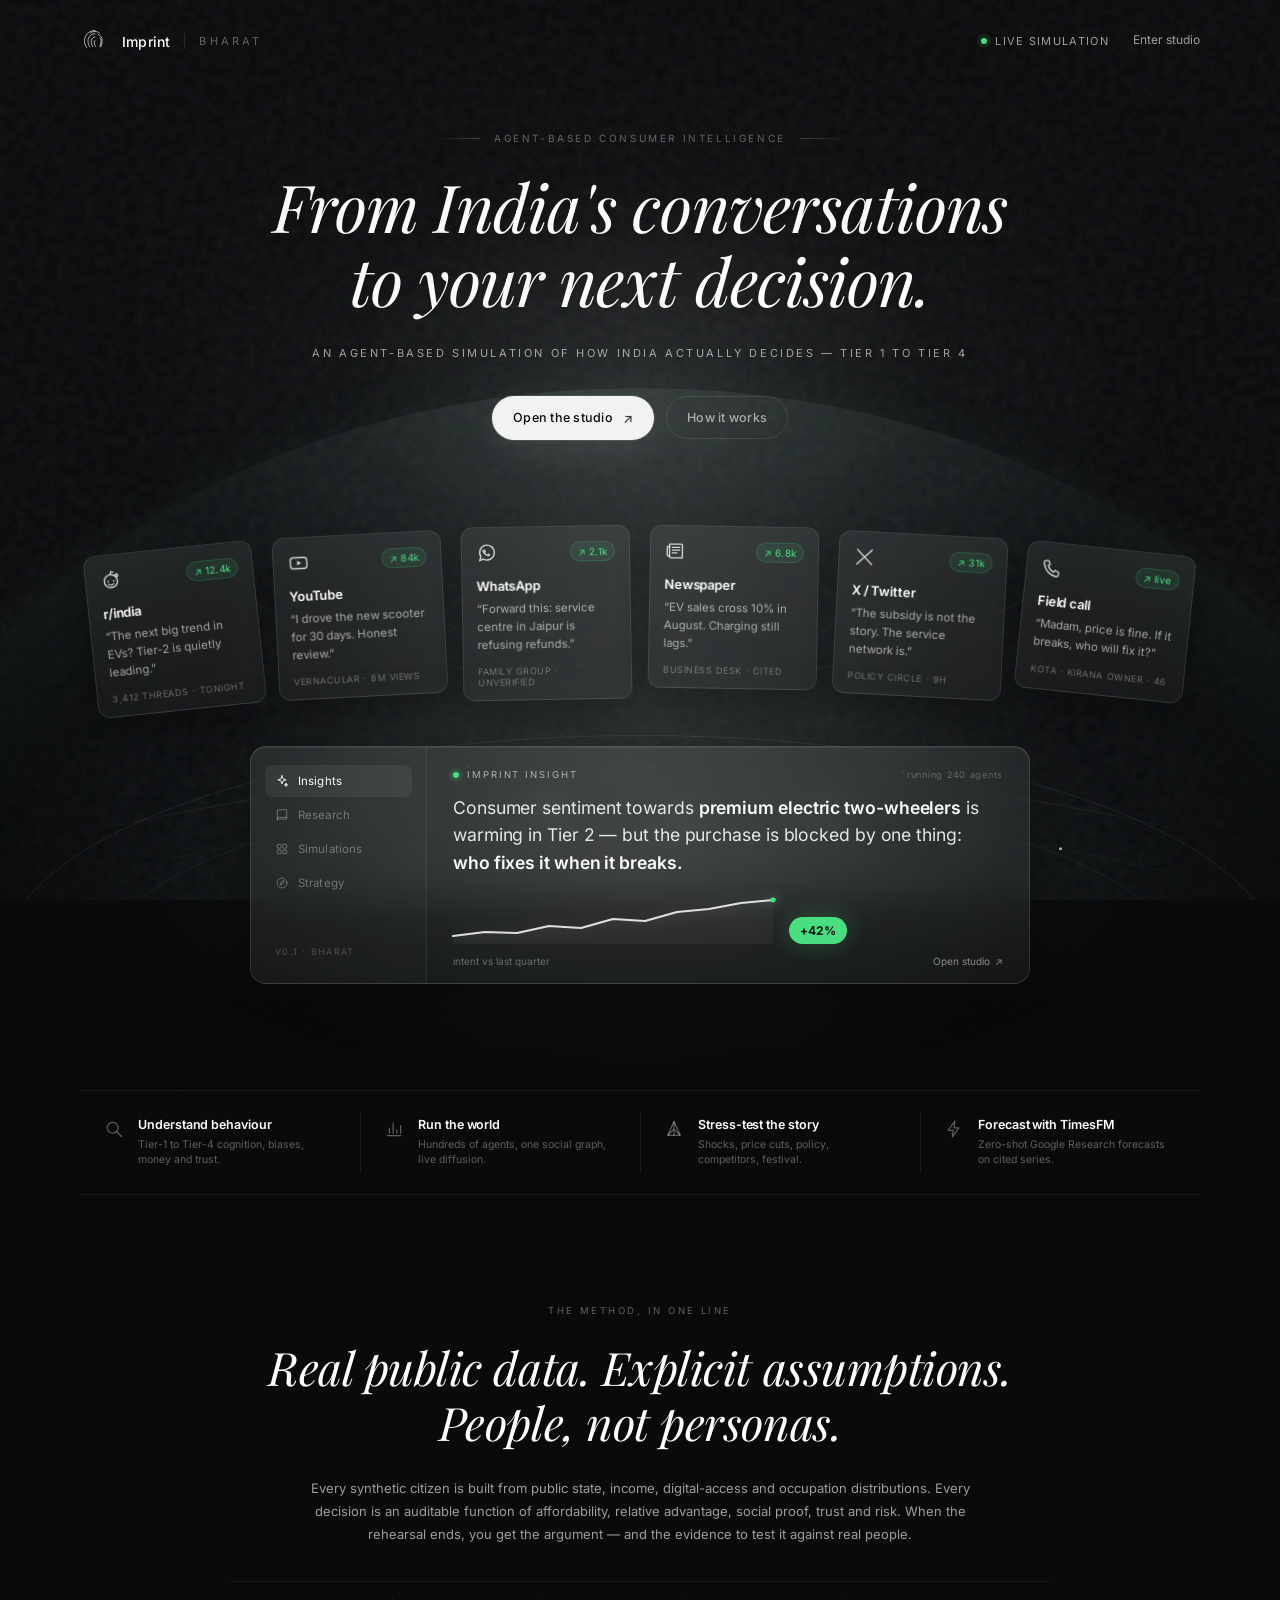
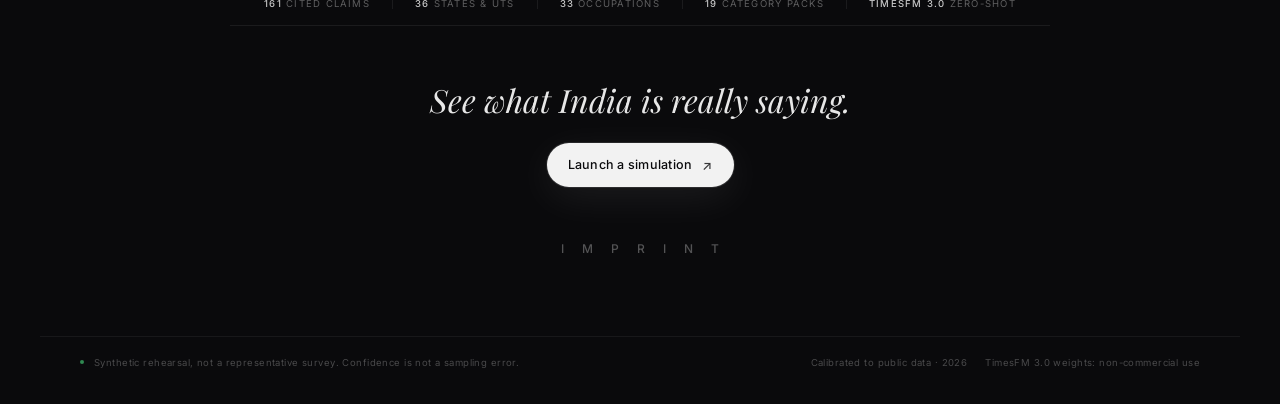
==== static/index.html @ d1f0fc8d "Initial commit: Imprint Simulation Engine - Deterministic agent-based simulation of Indian consumer " ====
<!doctype html>
<html lang="en">
<head>
<meta charset="utf-8" />
<meta name="viewport" content="width=device-width, initial-scale=1" />
<title>Imprint Bharat — Consumer intelligence for the other 1.4 billion</title>
<meta name="description" content="An agent-based rehearsal of how India actually decides. Tier 1 to Tier 4, synthetic citizens, real public data, TimesFM forecasts." />
<link rel="stylesheet" href="/static/css/landing.css" />
<link rel="icon" href="data:image/svg+xml,%3Csvg xmlns='http://www.w3.org/2000/svg' viewBox='0 0 64 64'%3E%3Crect width='64' height='64' rx='14' fill='%230A0A0C'/%3E%3Cg fill='none' stroke='white' stroke-width='2' stroke-linecap='round'%3E%3Cpath d='M32 10c-12 0-21 9-21 21 0 6 2 10 5 14'/%3E%3Cpath d='M32 17c-8 0-14 6-14 14 0 5 1 9 4 13'/%3E%3Cpath d='M32 24c-4 0-7 3-7 7 0 5 1 8 3 12'/%3E%3Cpath d='M32 31c-1 0-1 1-1 2 0 4 1 7 3 10'/%3E%3Cpath d='M38 18c5 2 8 7 8 13 0 5-1 9-3 13'/%3E%3Cpath d='M42 26c2 2 2 5 2 8 0 4-1 7-2 10'/%3E%3C/g%3E%3C/svg%3E" />
</head>
<body>

<div class="ambient" aria-hidden="true">
  <div class="ambient__glow"></div>
  <div class="ambient__grain"></div>
</div>

<div class="globe" aria-hidden="true">
  <div class="globe__disc"></div>
  <svg viewBox="0 0 1400 760" class="globe__svg" preserveAspectRatio="xMidYMax slice">
    <defs>
      <radialGradient id="cityGlow" cx="50%" cy="50%" r="50%">
        <stop offset="0%" stop-color="#d8ffe6" stop-opacity=".9"/>
        <stop offset="100%" stop-color="#4ADE80" stop-opacity="0"/>
      </radialGradient>
      <linearGradient id="horizon" x1="0" y1="0" x2="0" y2="1">
        <stop offset="0%" stop-color="#ffffff" stop-opacity=".16"/>
        <stop offset="100%" stop-color="#ffffff" stop-opacity="0"/>
      </linearGradient>
    </defs>
    <ellipse cx="700" cy="830" rx="700" ry="250" fill="none" stroke="rgba(255,255,255,.10)" stroke-width="1"/>
    <ellipse cx="700" cy="830" rx="590" ry="190" fill="none" stroke="rgba(255,255,255,.08)" stroke-width="1"/>
    <ellipse cx="700" cy="830" rx="470" ry="132" fill="none" stroke="rgba(255,255,255,.07)" stroke-width="1"/>
    <path d="M80 690 Q700 540 1320 690" fill="none" stroke="url(#horizon)" stroke-width="1.4"/>
    <path d="M120 730 Q700 590 1280 730" fill="none" stroke="rgba(255,255,255,.05)" stroke-width="1"/>
    <g class="globe__nodes" fill="#bfffd4">
      <circle cx="410" cy="652" r="2.2"/><circle cx="512" cy="614" r="1.4"/><circle cx="600" cy="660" r="2.6"/>
      <circle cx="676" cy="628" r="1.8"/><circle cx="742" cy="676" r="2.4"/><circle cx="828" cy="632" r="1.5"/>
      <circle cx="902" cy="666" r="2.2"/><circle cx="988" cy="620" r="1.6"/><circle cx="1052" cy="690" r="2.4"/>
      <circle cx="330" cy="700" r="1.6"/><circle cx="1160" cy="704" r="1.7"/>
    </g>
    <g class="globe__arcs" fill="none" stroke="rgba(190,255,212,.20)" stroke-width=".8">
      <path d="M512 614 Q620 520 742 676"/>
      <path d="M600 660 Q780 500 902 666"/>
      <path d="M676 628 Q880 540 1052 690"/>
      <path d="M410 652 Q480 560 600 660"/>
      <path d="M828 632 Q980 540 1160 704"/>
    </g>
    <g class="globe__pulses">
      <circle cx="600" cy="660" r="10" fill="url(#cityGlow)" class="pulse p1"/>
      <circle cx="742" cy="676" r="10" fill="url(#cityGlow)" class="pulse p2"/>
      <circle cx="902" cy="666" r="10" fill="url(#cityGlow)" class="pulse p3"/>
    </g>
  </svg>
</div>

<header class="topbar">
  <a class="brand" href="/" aria-label="Imprint home">
    <svg class="fingerprint" viewBox="0 0 64 64" aria-hidden="true">
      <g fill="none" stroke="currentColor" stroke-width="1.5" stroke-linecap="round">
        <path d="M32 9.5c-12.7 0-22.5 9.8-22.5 22 0 5.6 1.7 10.4 4.8 14.6"/>
        <path d="M32 16.5c-8.4 0-15 6.6-15 15 0 5 1.3 9.4 3.9 13.2"/>
        <path d="M32 23.5c-4.5 0-8 3.5-8 8 0 5 1.2 8.8 3.3 12.4"/>
        <path d="M32 30.5c-1.2 0-1.8 1.1-1.8 2.4 0 4.2 1 7.4 2.7 10.7"/>
        <path d="M38.4 17.3c5.4 2.2 8.8 7.4 8.8 13.8 0 5.1-1 9.4-2.9 13.4"/>
        <path d="M42.4 25.1c1.8 2 2.5 4.7 2.5 7.7 0 4.2-.9 7.6-2.3 10.7"/>
        <path d="M22.6 14.7c2.6-1.9 5.8-3 9.4-3 3.4 0 6.6 1 9.2 2.8"/>
      </g>
    </svg>
    <span class="wordmark">Imprint</span>
    <span class="brand__divider"></span>
    <span class="brand__product">Bharat</span>
  </a>
  <nav class="topnav" aria-label="Primary">
    <span class="live"><span class="dot"></span>Live simulation</span>
    <a href="/studio" class="topnav__link">Enter studio</a>
  </nav>
</header>

<main class="page">

  <section class="hero">
    <p class="kicker"><span class="rule"></span>Agent-based consumer intelligence<span class="rule"></span></p>
    <h1 class="hero__title">From India's conversations<br/>to your next <em>decision.</em></h1>
    <p class="hero__sub">AN AGENT-BASED SIMULATION OF HOW INDIA ACTUALLY DECIDES — TIER 1 TO TIER 4</p>
    <div class="hero__actions">
      <a href="/studio" class="btn btn--primary">Open the studio <span>↗</span></a>
      <a href="#method" class="btn btn--ghost">How it works</a>
    </div>
  </section>

  <section class="composition" aria-label="Signal sources and live insight">
    <svg class="wires" viewBox="0 0 1200 760" preserveAspectRatio="none" aria-hidden="true">
      <g fill="none" stroke="rgba(255,255,255,.075)" stroke-width="1">
        <path d="M164 198 C 250 300, 420 330, 512 392"/>
        <path d="M326 176 C 380 270, 470 318, 540 388"/>
        <path d="M492 198 C 500 270, 540 330, 568 386"/>
        <path d="M712 198 C 700 272, 660 330, 632 386"/>
        <path d="M872 178 C 820 268, 730 326, 664 388"/>
        <path d="M1028 200 C 940 296, 782 334, 690 392"/>
      </g>
      <g fill="rgba(255,255,255,.16)">
        <circle cx="164" cy="198" r="1.6"/><circle cx="326" cy="176" r="1.6"/><circle cx="492" cy="198" r="1.6"/>
        <circle cx="712" cy="198" r="1.6"/><circle cx="872" cy="178" r="1.6"/><circle cx="1028" cy="200" r="1.6"/>
      </g>
    </svg>

    <div class="cards" id="sourceCards">
      <article class="source-card" style="--rot:-6deg; --lift:22px">
        <div class="source-card__top">
          <span class="source-icon" data-icon="reddit"></span>
          <span class="source-card__metric">↗ 12.4k</span>
        </div>
        <h3>r/india</h3>
        <p>“The next big trend in EVs? Tier-2 is quietly leading.”</p>
        <span class="source-card__meta">3,412 threads · tonight</span>
      </article>
      <article class="source-card" style="--rot:-3deg; --lift:8px">
        <div class="source-card__top">
          <span class="source-icon" data-icon="youtube"></span>
          <span class="source-card__metric">↗ 84k</span>
        </div>
        <h3>YouTube</h3>
        <p>“I drove the new scooter for 30 days. Honest review.”</p>
        <span class="source-card__meta">Vernacular · 8m views</span>
      </article>
      <article class="source-card" style="--rot:-1deg; --lift:0px">
        <div class="source-card__top">
          <span class="source-icon" data-icon="whatsapp"></span>
          <span class="source-card__metric">↗ 2.1k</span>
        </div>
        <h3>WhatsApp</h3>
        <p>“Forward this: service centre in Jaipur is refusing refunds.”</p>
        <span class="source-card__meta">Family group · unverified</span>
      </article>
      <article class="source-card" style="--rot:1deg; --lift:0px">
        <div class="source-card__top">
          <span class="source-icon" data-icon="news"></span>
          <span class="source-card__metric">↗ 6.8k</span>
        </div>
        <h3>Newspaper</h3>
        <p>“EV sales cross 10% in August. Charging still lags.”</p>
        <span class="source-card__meta">Business desk · cited</span>
      </article>
      <article class="source-card" style="--rot:3deg; --lift:8px">
        <div class="source-card__top">
          <span class="source-icon" data-icon="x"></span>
          <span class="source-card__metric">↗ 31k</span>
        </div>
        <h3>X / Twitter</h3>
        <p>“The subsidy is not the story. The service network is.”</p>
        <span class="source-card__meta">Policy circle · 9h</span>
      </article>
      <article class="source-card" style="--rot:6deg; --lift:22px">
        <div class="source-card__top">
          <span class="source-icon" data-icon="field"></span>
          <span class="source-card__metric">↗ live</span>
        </div>
        <h3>Field call</h3>
        <p>“Madam, price is fine. If it breaks, who will fix it?”</p>
        <span class="source-card__meta">Kota · kirana owner · 46</span>
      </article>
    </div>

    <div class="insight-wrap">
      <div class="insight-glow" aria-hidden="true"></div>
      <a class="insight" href="/studio" aria-label="Open the simulation studio">
        <aside class="insight__nav" aria-hidden="true">
          <span class="navitem active"><i data-icon="spark"></i>Insights</span>
          <span class="navitem"><i data-icon="book"></i>Research</span>
          <span class="navitem"><i data-icon="grid"></i>Simulations</span>
          <span class="navitem"><i data-icon="compass"></i>Strategy</span>
          <span class="insight__navfoot">v0.1 · Bharat</span>
        </aside>
        <div class="insight__main">
          <div class="insight__label"><span class="dot"></span>Imprint insight <span class="insight__live" id="insightLive">running 240 agents</span></div>
          <p class="insight__text" id="insightText">Consumer sentiment towards <strong>premium electric two-wheelers</strong> is warming in Tier 2 — but the purchase is blocked by one thing: <strong>who fixes it when it breaks.</strong></p>
          <div class="insight__chartrow">
            <svg class="spark" viewBox="0 0 280 56" preserveAspectRatio="none" aria-hidden="true">
              <path class="spark__area" d="M0 48 L28 44 L56 45 L84 38 L112 40 L140 31 L168 33 L196 24 L224 21 L252 15 L280 12 L280 56 L0 56 Z"/>
              <path class="spark__line" d="M0 48 L28 44 L56 45 L84 38 L112 40 L140 31 L168 33 L196 24 L224 21 L252 15 L280 12"/>
              <circle class="spark__dot" cx="280" cy="12" r="2.4"/>
            </svg>
            <span class="badge" id="insightBadge">+42%</span>
          </div>
          <div class="insight__foot"><span id="insightFoot">intent vs last quarter</span><span class="insight__cta">Open studio <b>↗</b></span></div>
        </div>
      </a>
    </div>
  </section>

  <section class="features" aria-label="Capabilities">
    <div class="feature"><span class="feature__icon" data-icon="search"></span><div><b>Understand behaviour</b><span>Tier-1 to Tier-4 cognition, biases, money and trust.</span></div></div>
    <div class="feature"><span class="feature__icon" data-icon="bars"></span><div><b>Run the world</b><span>Hundreds of agents, one social graph, live diffusion.</span></div></div>
    <div class="feature"><span class="feature__icon" data-icon="prism"></span><div><b>Stress-test the story</b><span>Shocks, price cuts, policy, competitors, festival.</span></div></div>
    <div class="feature"><span class="feature__icon" data-icon="bolt"></span><div><b>Forecast with TimesFM</b><span>Zero-shot Google Research forecasts on cited series.</span></div></div>
  </section>

  <section class="closing" id="method">
    <p class="closing__eyebrow">THE METHOD, IN ONE LINE</p>
    <h2 class="closing__title">Real public data. Explicit assumptions.<br/><em>People, not personas.</em></h2>
    <p class="closing__copy">Every synthetic citizen is built from public state, income, digital-access and occupation distributions. Every decision is an auditable function of affordability, relative advantage, social proof, trust and risk. When the rehearsal ends, you get the argument — and the evidence to test it against real people.</p>
    <div class="closing__meta">
      <span><b>161</b> cited claims</span><span><b>36</b> states &amp; UTs</span><span><b>33</b> occupations</span><span><b>19</b> category packs</span><span><b>TimesFM 3.0</b> zero-shot</span>
    </div>
    <div class="closing__cta">
      <p class="tagline">See what India is <em>really</em> saying.</p>
      <a href="/studio" class="btn btn--primary">Launch a simulation <span>↗</span></a>
    </div>
    <div class="stacked-wordmark" aria-hidden="true">I M P R I N T</div>
  </section>
</main>

<footer class="footer">
  <div class="footer__left">
    <span class="dot"></span> Synthetic rehearsal, not a representative survey. Confidence is not a sampling error.
  </div>
  <div class="footer__right">
    <span>Calibrated to public data · 2026</span>
    <span>TimesFM 3.0 weights: non-commercial use</span>
  </div>
</footer>

<script src="/static/js/landing.js"></script>
</body>
</html>
---- static/css/landing.css ----
@font-face{font-family:'Inter';src:url('/static/fonts/Inter-300-normal.ttf') format('truetype');font-weight:300;font-style:normal;font-display:swap}
@font-face{font-family:'Inter';src:url('/static/fonts/Inter-400-normal.ttf') format('truetype');font-weight:400;font-style:normal;font-display:swap}
@font-face{font-family:'Inter';src:url('/static/fonts/Inter-500-normal.ttf') format('truetype');font-weight:500;font-style:normal;font-display:swap}
@font-face{font-family:'Inter';src:url('/static/fonts/Inter-600-normal.ttf') format('truetype');font-weight:600;font-style:normal;font-display:swap}
@font-face{font-family:'Inter';src:url('/static/fonts/Inter-700-normal.ttf') format('truetype');font-weight:700;font-style:normal;font-display:swap}
@font-face{font-family:'Playfair Display';src:url('/static/fonts/PlayfairDisplay-400-italic.ttf') format('truetype');font-weight:400;font-style:italic;font-display:swap}
@font-face{font-family:'Playfair Display';src:url('/static/fonts/PlayfairDisplay-500-italic.ttf') format('truetype');font-weight:500;font-style:italic;font-display:swap}
@font-face{font-family:'Cormorant Garamond';src:url('/static/fonts/CormorantGaramond-400-italic.ttf') format('truetype');font-weight:400;font-style:italic;font-display:swap}

:root{
  --bg:#0A0A0C;
  --card:rgba(255,255,255,.05);
  --card-bright:rgba(255,255,255,.07);
  --border:rgba(255,255,255,.10);
  --border-bright:rgba(255,255,255,.18);
  --text:#fff;
  --text2:rgba(255,255,255,.60);
  --muted:rgba(255,255,255,.35);
  --green:#4ADE80;
  --green-soft:rgba(74,222,128,.14);
  --serif:'Playfair Display','Cormorant Garamond',Georgia,serif;
  --sans:'Inter',-apple-system,BlinkMacSystemFont,'Segoe UI',sans-serif;
  --max:1200px;
}
*{box-sizing:border-box}
html{scroll-behavior:smooth}
body{
  margin:0;background:var(--bg);color:var(--text);font-family:var(--sans);
  -webkit-font-smoothing:antialiased;text-rendering:optimizeLegibility;
  overflow-x:hidden;min-height:100vh;
}
a{color:inherit;text-decoration:none}
p{margin:0}
::selection{background:rgba(74,222,128,.25);color:#fff}
.ambient{position:fixed;inset:0;pointer-events:none;z-index:0;overflow:hidden}
.ambient__glow{
  position:absolute;left:50%;top:44%;width:1000px;height:780px;transform:translate(-50%,-50%);
  background:
    radial-gradient(ellipse 42% 34% at 50% 48%, rgba(255,255,255,.075), transparent 70%),
    radial-gradient(ellipse 68% 48% at 50% 54%, rgba(120,180,160,.055), transparent 72%),
    radial-gradient(ellipse 90% 60% at 50% 40%, rgba(255,255,255,.025), transparent 70%);
  filter:blur(2px);
}
.ambient__grain{
  position:absolute;inset:-50%;opacity:.16;mix-blend-mode:overlay;
  background-image:url("data:image/svg+xml,%3Csvg viewBox='0 0 220 220' xmlns='http://www.w3.org/2000/svg'%3E%3Cfilter id='n'%3E%3CfeTurbulence type='fractalNoise' baseFrequency='.82' numOctaves='3' stitchTiles='stitch'/%3E%3C/filter%3E%3Crect width='100%25' height='100%25' filter='url(%23n)' opacity='.38'/%3E%3C/svg%3E");
  animation:grain 8s steps(6) infinite;
}
@keyframes grain{0%{transform:translate(0,0)}20%{transform:translate(-3%,2%)}40%{transform:translate(2%,-2%)}60%{transform:translate(-2%,-1%)}80%{transform:translate(3%,1%)}100%{transform:translate(0,0)}}

.globe{position:absolute;left:0;right:0;bottom:0;height:76vh;min-height:520px;z-index:0;pointer-events:none;overflow:hidden;opacity:.85}
.globe__disc{
  position:absolute;left:50%;bottom:-52vw;width:122vw;height:92vw;transform:translateX(-50%);
  border-radius:50%;
  background:
    radial-gradient(circle at 50% 30%, rgba(180,220,210,.10), rgba(30,45,45,.12) 42%, rgba(8,10,10,.96) 68%),
    radial-gradient(circle at 50% 18%, rgba(255,255,255,.09), transparent 34%);
  box-shadow:inset 0 40px 140px rgba(190,255,220,.07), 0 -2px 80px rgba(180,255,210,.05);
}
.globe__svg{position:absolute;inset:auto 0 0 0;width:100%;height:100%}
.globe__nodes circle{animation:twinkle 4.5s ease-in-out infinite}
.globe__nodes circle:nth-child(2n){animation-delay:1.2s}
.globe__nodes circle:nth-child(3n){animation-delay:2.1s}
@keyframes twinkle{0%,100%{opacity:.35}50%{opacity:1}}
.globe__arcs path{stroke-dasharray:2 8;animation:dash 18s linear infinite}
@keyframes dash{to{stroke-dashoffset:-100}}
.globe__pulses .pulse{transform-origin:center;animation:pulse 5s ease-out infinite}
.globe__pulses .p2{animation-delay:1.6s}.globe__pulses .p3{animation-delay:3.1s}
@keyframes pulse{0%{opacity:.0;transform:scale(.4)}20%{opacity:.8}100%{opacity:0;transform:scale(3.4)}}

.topbar{
  position:relative;z-index:10;max-width:var(--max);margin:0 auto;padding:26px 40px 0;
  display:flex;align-items:center;justify-content:space-between;
}
.brand{display:flex;align-items:center;gap:12px;color:#fff}
.fingerprint{width:30px;height:30px;opacity:.95}
.wordmark{font-size:14px;font-weight:500;letter-spacing:.015em}
.brand__divider{width:1px;height:16px;background:var(--border);margin:0 2px}
.brand__product{font-size:11px;letter-spacing:.28em;text-transform:uppercase;color:var(--muted)}
.topnav{display:flex;align-items:center;gap:24px}
.live{display:inline-flex;align-items:center;gap:8px;font-size:11px;letter-spacing:.12em;text-transform:uppercase;color:var(--text2)}
.dot{width:6px;height:6px;border-radius:50%;background:var(--green);box-shadow:0 0 0 4px rgba(74,222,128,.10);animation:blink 2.6s ease-in-out infinite;display:inline-block}
@keyframes blink{0%,100%{opacity:1;box-shadow:0 0 0 4px rgba(74,222,128,.10)}50%{opacity:.45;box-shadow:0 0 0 7px rgba(74,222,128,.03)}}
.topnav__link{font-size:12px;color:var(--text2);border-bottom:1px solid transparent;padding-bottom:2px;transition:.25s}
.topnav__link:hover{color:#fff;border-color:rgba(255,255,255,.4)}

.page{position:relative;z-index:5;max-width:var(--max);margin:0 auto;padding:0 40px}

.hero{padding:76px 0 40px;text-align:center;display:flex;flex-direction:column;align-items:center}
.kicker{display:flex;align-items:center;gap:14px;font-size:10px;letter-spacing:.26em;text-transform:uppercase;color:var(--muted);margin-bottom:26px}
.kicker .rule{width:44px;height:1px;background:linear-gradient(90deg,transparent,rgba(255,255,255,.22))}
.kicker .rule:last-child{background:linear-gradient(90deg,rgba(255,255,255,.22),transparent)}
.hero__title{
  font-family:var(--serif);font-style:italic;font-weight:400;
  font-size:clamp(38px,5.3vw,66px);line-height:1.12;letter-spacing:-.015em;margin:0;
  text-wrap:balance;color:#fbfbfb;
}
.hero__title em{font-style:italic;color:#fff}
.hero__sub{margin-top:24px;font-size:11px;letter-spacing:.235em;text-transform:uppercase;color:var(--text2);font-weight:400;max-width:760px;line-height:2}
.hero__actions{display:flex;gap:12px;margin-top:32px;align-items:center}
.btn{display:inline-flex;align-items:center;gap:10px;font-size:12.5px;font-weight:500;letter-spacing:.02em;padding:13px 20px;border-radius:999px;transition:.25s ease;border:1px solid transparent}
.btn span{font-size:13px;opacity:.8;transition:transform .25s}
.btn:hover span{transform:translate(2px,-2px)}
.btn--primary{background:#f2f2f2;color:#0a0a0c;box-shadow:0 0 0 1px rgba(255,255,255,.1),0 10px 40px rgba(255,255,255,.08)}
.btn--primary:hover{background:#fff;transform:translateY(-1px);box-shadow:0 0 0 1px rgba(255,255,255,.2),0 16px 60px rgba(255,255,255,.14)}
.btn--ghost{color:var(--text2);border-color:var(--border)}
.btn--ghost:hover{color:#fff;border-color:var(--border-bright);background:rgba(255,255,255,.03)}

.composition{position:relative;padding-top:34px;padding-bottom:36px}
.wires{position:absolute;left:0;right:0;top:0;width:100%;height:420px;z-index:0;pointer-events:none}
.cards{position:relative;z-index:2;display:flex;justify-content:center;gap:18px;align-items:flex-start;padding:12px 8px 46px;perspective:1200px}
.source-card{
  position:relative;width:172px;min-height:148px;padding:14px 14px 12px;
  background:linear-gradient(180deg,rgba(255,255,255,.065),rgba(255,255,255,.032));
  border:1px solid var(--border);border-radius:12px;backdrop-filter:blur(12px);-webkit-backdrop-filter:blur(12px);
  transform:rotate(var(--rot)) translateY(var(--lift));transition:all .3s cubic-bezier(.2,.8,.2,1);
  box-shadow:0 16px 40px rgba(0,0,0,.28);
}
.source-card:hover{transform:rotate(0) translateY(calc(var(--lift) - 6px)) scale(1.035);border-color:var(--border-bright);box-shadow:0 26px 70px rgba(0,0,0,.45),0 0 24px rgba(255,255,255,.05);z-index:4}
.source-card__top{display:flex;align-items:center;justify-content:space-between;margin-bottom:14px}
.source-icon{width:22px;height:22px;color:rgba(255,255,255,.78);display:inline-flex}
.source-icon svg{width:22px;height:22px}
.source-card__metric{font-size:10px;color:var(--green);letter-spacing:.02em;background:rgba(74,222,128,.09);border:1px solid rgba(74,222,128,.18);padding:3px 7px;border-radius:99px}
.source-card h3{font-size:13px;font-weight:600;margin:0 0 7px;letter-spacing:-.01em}
.source-card p{font-size:11.5px;line-height:1.55;color:var(--text2);margin:0}
.source-card__meta{display:block;margin-top:12px;font-size:9px;letter-spacing:.06em;text-transform:uppercase;color:var(--muted)}

.insight-wrap{position:relative;z-index:3;max-width:780px;margin:0 auto}
.insight-glow{position:absolute;inset:-110px -180px;background:radial-gradient(ellipse at 50% 50%,rgba(255,255,255,.10),rgba(180,240,205,.05) 38%,transparent 66%);filter:blur(14px);pointer-events:none}
.insight{
  position:relative;display:grid;grid-template-columns:176px 1fr;min-height:236px;
  background:linear-gradient(180deg,rgba(255,255,255,.075),rgba(255,255,255,.04));
  border:1px solid rgba(255,255,255,.13);border-radius:16px;backdrop-filter:blur(18px);-webkit-backdrop-filter:blur(18px);
  box-shadow:0 30px 90px rgba(0,0,0,.55),inset 0 1px 0 rgba(255,255,255,.08);
  overflow:hidden;transition:.3s ease;
}
.insight:hover{border-color:rgba(255,255,255,.22);box-shadow:0 34px 100px rgba(0,0,0,.6),inset 0 1px 0 rgba(255,255,255,.10),0 0 50px rgba(255,255,255,.04)}
.insight__nav{border-right:1px solid rgba(255,255,255,.07);padding:18px 14px;display:flex;flex-direction:column;gap:2px;background:rgba(255,255,255,.012)}
.navitem{display:flex;align-items:center;gap:9px;font-size:11.5px;color:var(--muted);padding:9px 10px;border-radius:8px;letter-spacing:.01em}
.navitem i{width:14px;height:14px;display:inline-flex}
.navitem i svg{width:14px;height:14px}
.navitem.active{color:#fff;background:rgba(255,255,255,.06)}
.insight__navfoot{margin-top:auto;font-size:9px;letter-spacing:.14em;text-transform:uppercase;color:rgba(255,255,255,.22);padding:8px 10px}
.insight__main{padding:22px 26px 16px;display:flex;flex-direction:column;min-width:0}
.insight__label{display:flex;align-items:center;gap:8px;font-size:9.5px;letter-spacing:.20em;text-transform:uppercase;color:var(--text2)}
.insight__live{margin-left:auto;letter-spacing:.08em;color:rgba(255,255,255,.28);font-size:9px;text-transform:none}
.insight__text{font-size:17.5px;line-height:1.55;color:rgba(255,255,255,.88);margin:14px 0 12px;letter-spacing:-.005em;max-width:560px}
.insight__text strong{color:#fff;font-weight:600}
.insight__chartrow{display:flex;align-items:flex-end;gap:16px;margin-top:auto}
.spark{flex:1;height:56px;max-width:320px;overflow:visible}
.spark__area{fill:rgba(255,255,255,.035)}
.spark__line{fill:none;stroke:rgba(255,255,255,.85);stroke-width:2;stroke-linecap:round;stroke-linejoin:round;filter:drop-shadow(0 0 8px rgba(255,255,255,.25));stroke-dasharray:420;stroke-dashoffset:420;animation:draw 2.2s .3s cubic-bezier(.3,.8,.2,1) forwards}
.spark__dot{fill:var(--green);filter:drop-shadow(0 0 6px rgba(74,222,128,.9))}
@keyframes draw{to{stroke-dashoffset:0}}
.badge{background:var(--green);color:#06130b;font-size:12px;font-weight:700;border-radius:999px;padding:6px 11px;letter-spacing:.01em;white-space:nowrap;box-shadow:0 0 24px rgba(74,222,128,.25)}
.insight__foot{display:flex;justify-content:space-between;align-items:center;margin-top:11px;font-size:10px;color:var(--muted)}
.insight__cta{color:rgba(255,255,255,.5);display:inline-flex;gap:5px;align-items:center;transition:.2s}
.insight:hover .insight__cta{color:#fff}
.insight__cta b{font-weight:400}

.features{
  display:grid;grid-template-columns:repeat(4,1fr);margin:70px auto 0;border-top:1px solid rgba(255,255,255,.07);
  border-bottom:1px solid rgba(255,255,255,.07);
}
.feature{display:flex;gap:14px;align-items:flex-start;padding:26px 24px;position:relative}
.feature + .feature::before{content:"";position:absolute;left:0;top:22px;bottom:22px;width:1px;background:rgba(255,255,255,.07)}
.feature__icon{width:20px;height:20px;color:rgba(255,255,255,.8);flex:0 0 auto;margin-top:2px}
.feature__icon svg{width:20px;height:20px}
.feature b{display:block;font-size:12.5px;font-weight:600;margin-bottom:5px;letter-spacing:-.005em}
.feature span{display:block;font-size:10.5px;line-height:1.5;color:var(--muted);max-width:190px}

.closing{padding:110px 0 80px;text-align:center;position:relative}
.closing__eyebrow{font-size:9.5px;letter-spacing:.26em;text-transform:uppercase;color:var(--muted);margin-bottom:24px}
.closing__title{font-family:var(--serif);font-style:italic;font-weight:400;font-size:clamp(30px,3.7vw,46px);line-height:1.2;margin:0;letter-spacing:-.01em}
.closing__title em{color:#fff}
.closing__copy{max-width:680px;margin:26px auto 0;font-size:13px;line-height:1.8;color:var(--text2)}
.closing__meta{display:flex;justify-content:center;flex-wrap:wrap;gap:10px 0;margin:34px auto 0;max-width:820px;border-top:1px solid rgba(255,255,255,.07);border-bottom:1px solid rgba(255,255,255,.07);padding:16px 0}
.closing__meta span{font-size:9.5px;letter-spacing:.13em;text-transform:uppercase;color:var(--muted);padding:0 22px;border-right:1px solid rgba(255,255,255,.07)}
.closing__meta span:last-child{border-right:none}
.closing__meta b{color:rgba(255,255,255,.78);font-weight:500}
.closing__cta{margin-top:52px;display:flex;flex-direction:column;align-items:center;gap:22px}
.tagline{font-family:var(--serif);font-style:italic;font-size:clamp(24px,2.6vw,32px);color:rgba(255,255,255,.9)}
.stacked-wordmark{margin-top:54px;font-size:12px;letter-spacing:.62em;color:rgba(255,255,255,.30);font-weight:500;text-indent:.62em}

.footer{position:relative;z-index:5;max-width:var(--max);margin:0 auto;padding:20px 40px 36px;display:flex;justify-content:space-between;gap:20px;border-top:1px solid rgba(255,255,255,.06)}
.footer__left,.footer__right{font-size:9.5px;letter-spacing:.045em;color:rgba(255,255,255,.26);display:flex;align-items:center;gap:10px}
.footer__right{gap:18px;text-align:right}
.footer .dot{width:4px;height:4px;box-shadow:none;animation:none;background:rgba(74,222,128,.6)}

@media (max-width:1100px){
  .source-card{width:158px}
  .cards{gap:12px}
  .footer{flex-direction:column;gap:8px}
  .footer__right{text-align:left}
}
@media (max-width:900px){
  .topbar,.page,.footer{padding-left:24px;padding-right:24px}
  .cards{justify-content:flex-start;overflow-x:auto;flex-wrap:nowrap;scrollbar-width:none;padding-bottom:34px}
  .cards::-webkit-scrollbar{display:none}
  .source-card{flex:0 0 168px;transform:none}
  .source-card:hover{transform:translateY(-4px)}
  .wires{display:none}
  .insight{grid-template-columns:1fr}
  .insight__nav{display:none}
  .insight__main{padding:22px 20px 16px}
  .features{grid-template-columns:1fr 1fr;margin-top:46px}
  .feature{padding:20px 16px}
  .feature + .feature::before{display:none}
  .feature:nth-child(2n)::before{display:block}
  .feature:nth-child(3)::before,.feature:nth-child(4)::before{top:0;bottom:auto;left:16px;right:16px;width:auto;height:1px;background:rgba(255,255,255,.07)}
  .feature:nth-child(3)::before{top:-1px}
  .hero{padding-top:54px}
  .closing{padding:76px 0 60px}
  .closing__meta{gap:8px 0}.closing__meta span{padding:4px 14px}
}
@media (max-width:620px){
  .topbar{padding-top:20px}
  .topnav .live{display:none}
  .hero{padding-top:44px}
  .hero__title{font-size:clamp(32px,9vw,44px)}
  .hero__sub{font-size:9px;letter-spacing:.18em}
  .hero__actions{flex-direction:column;width:100%;max-width:280px}
  .btn{width:100%;justify-content:center}
  .composition{padding-top:10px}
  .insight__text{font-size:15.5px}
  .feature{flex-direction:column;gap:10px}
  .features{grid-template-columns:1fr}
  .feature:nth-child(2)::before{display:none}
  .feature:nth-child(n+2)::before{display:block;top:-1px;left:16px;right:16px;width:auto;height:1px}
  .closing__meta{flex-direction:column;gap:0}
  .closing__meta span{border-right:none;border-bottom:1px solid rgba(255,255,255,.05);padding:8px 0}
  .closing__meta span:last-child{border-bottom:none}
  .stacked-wordmark{font-size:10px;letter-spacing:.45em}
  .footer{padding-bottom:26px}
}
@media (prefers-reduced-motion:reduce){
  *{animation:none!important;transition:none!important}
  .spark__line{stroke-dashoffset:0}
}
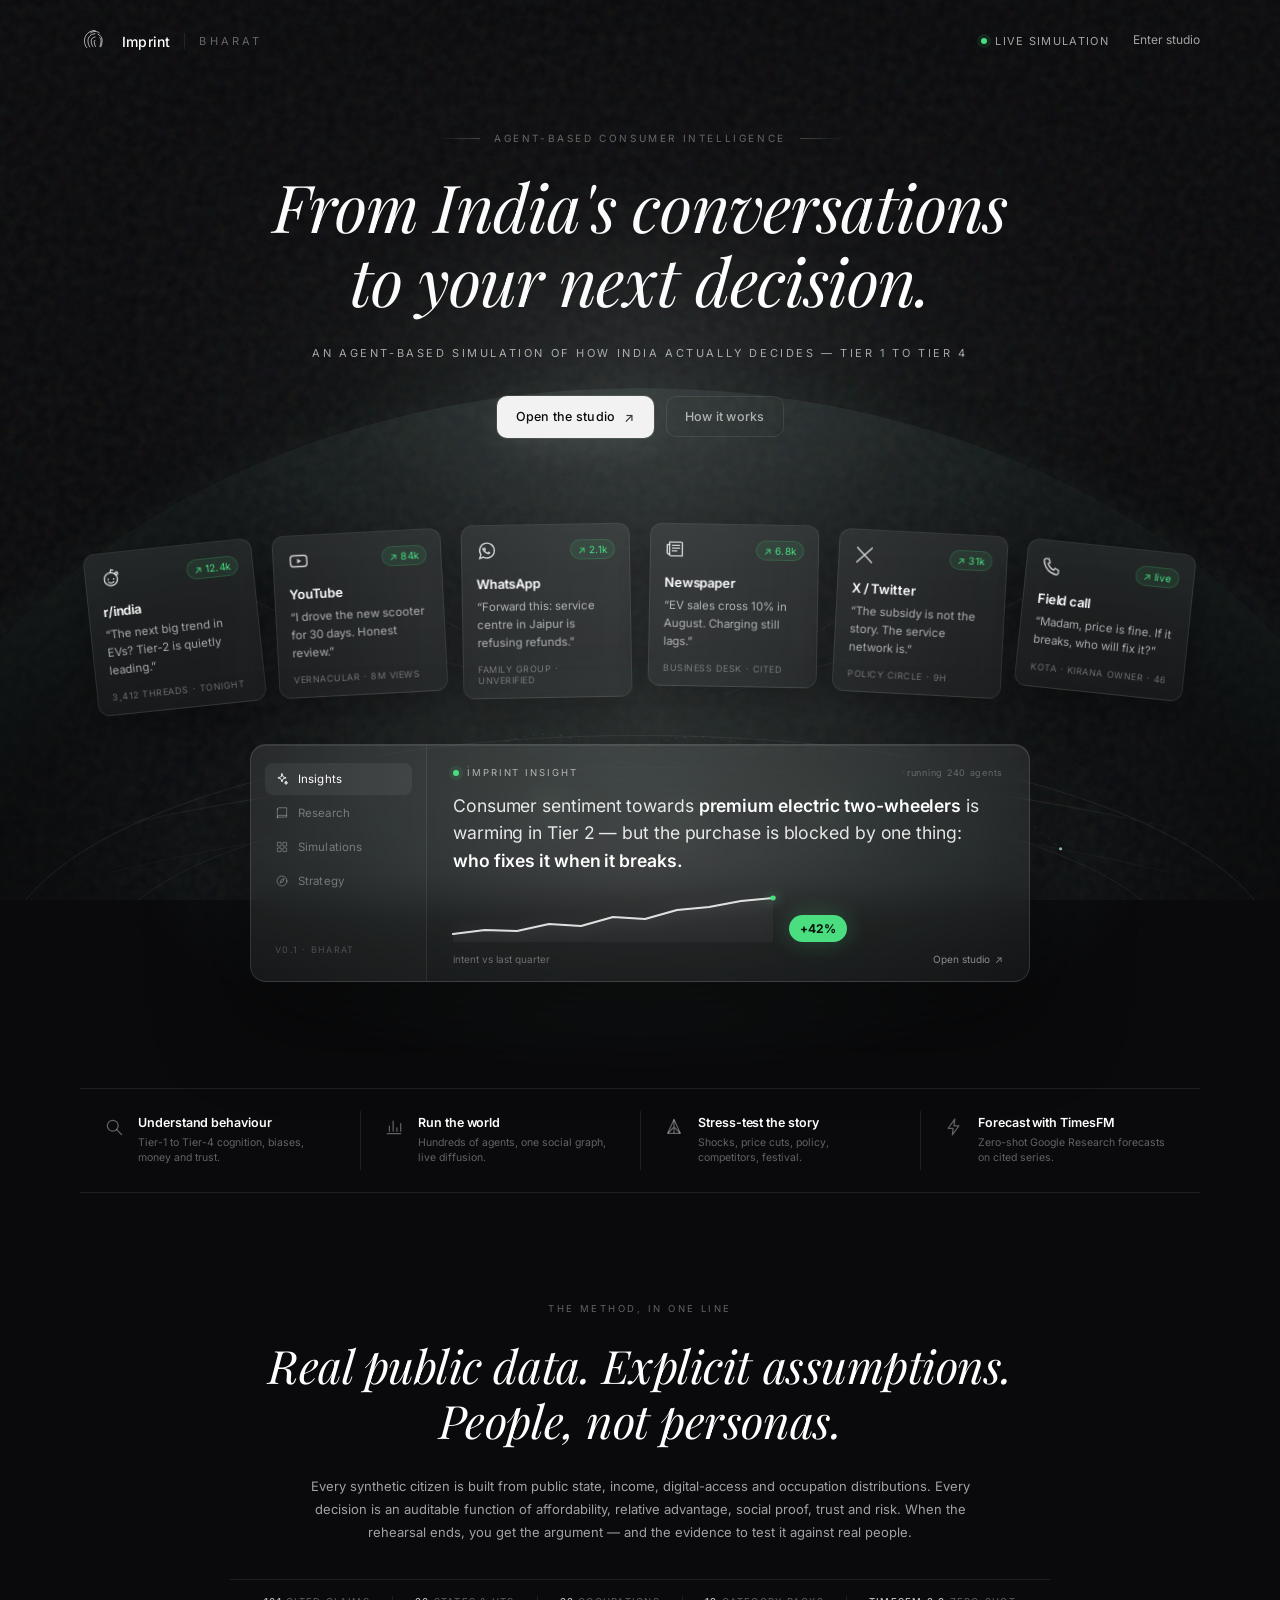
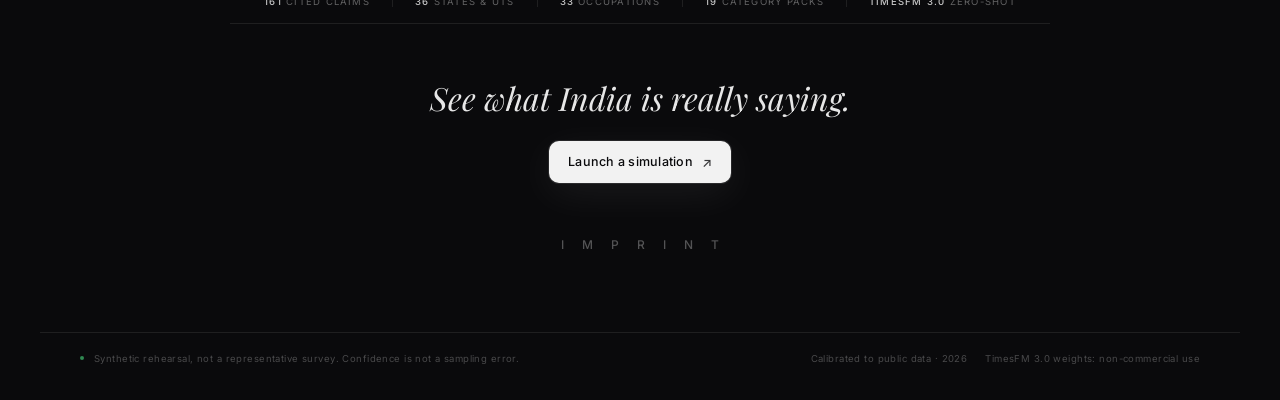
==== commit f4017952: "Unified design system: shared theme.css across landing + studio - theme.css: single source of truth " ====
--- a/static/index.html
+++ b/static/index.html
@@ -5,6 +5,7 @@
 <meta name="viewport" content="width=device-width, initial-scale=1" />
 <title>Imprint Bharat — Consumer intelligence for the other 1.4 billion</title>
 <meta name="description" content="An agent-based rehearsal of how India actually decides. Tier 1 to Tier 4, synthetic citizens, real public data, TimesFM forecasts." />
+<link rel="stylesheet" href="/static/css/theme.css" />
 <link rel="stylesheet" href="/static/css/landing.css" />
 <link rel="icon" href="data:image/svg+xml,%3Csvg xmlns='http://www.w3.org/2000/svg' viewBox='0 0 64 64'%3E%3Crect width='64' height='64' rx='14' fill='%230A0A0C'/%3E%3Cg fill='none' stroke='white' stroke-width='2' stroke-linecap='round'%3E%3Cpath d='M32 10c-12 0-21 9-21 21 0 6 2 10 5 14'/%3E%3Cpath d='M32 17c-8 0-14 6-14 14 0 5 1 9 4 13'/%3E%3Cpath d='M32 24c-4 0-7 3-7 7 0 5 1 8 3 12'/%3E%3Cpath d='M32 31c-1 0-1 1-1 2 0 4 1 7 3 10'/%3E%3Cpath d='M38 18c5 2 8 7 8 13 0 5-1 9-3 13'/%3E%3Cpath d='M42 26c2 2 2 5 2 8 0 4-1 7-2 10'/%3E%3C/g%3E%3C/svg%3E" />
 </head>
--- a/static/css/theme.css
+++ b/static/css/theme.css
@@ -0,0 +1,129 @@
+/* Imprint — shared design system (landing + studio) */
+@font-face{font-family:'Inter';src:url('/static/fonts/Inter-300-normal.ttf') format('truetype');font-weight:300;font-style:normal;font-display:swap}
+@font-face{font-family:'Inter';src:url('/static/fonts/Inter-400-normal.ttf') format('truetype');font-weight:400;font-style:normal;font-display:swap}
+@font-face{font-family:'Inter';src:url('/static/fonts/Inter-500-normal.ttf') format('truetype');font-weight:500;font-style:normal;font-display:swap}
+@font-face{font-family:'Inter';src:url('/static/fonts/Inter-600-normal.ttf') format('truetype');font-weight:600;font-style:normal;font-display:swap}
+@font-face{font-family:'Inter';src:url('/static/fonts/Inter-700-normal.ttf') format('truetype');font-weight:700;font-style:normal;font-display:swap}
+@font-face{font-family:'Playfair Display';src:url('/static/fonts/PlayfairDisplay-400-italic.ttf') format('truetype');font-weight:400;font-style:italic;font-display:swap}
+@font-face{font-family:'Playfair Display';src:url('/static/fonts/PlayfairDisplay-500-italic.ttf') format('truetype');font-weight:500;font-style:italic;font-display:swap}
+@font-face{font-family:'Cormorant Garamond';src:url('/static/fonts/CormorantGaramond-400-italic.ttf') format('truetype');font-weight:400;font-style:italic;font-display:swap}
+
+:root{
+  --bg:#0A0A0C;
+  --bg-2:#0d0d0f;
+  --surface:rgba(255,255,255,.042);
+  --surface-2:rgba(255,255,255,.062);
+  --surface-panel:linear-gradient(180deg,rgba(255,255,255,.042),rgba(255,255,255,.022));
+  --border:rgba(255,255,255,.085);
+  --border-strong:rgba(255,255,255,.15);
+  --text:#fff;
+  --text2:rgba(255,255,255,.62);
+  --muted:rgba(255,255,255,.36);
+  --faint:rgba(255,255,255,.22);
+  --green:#4ADE80;
+  --green-dim:rgba(74,222,128,.14);
+  --red:#f87171;
+  --amber:#fbbf24;
+  --serif:'Playfair Display','Cormorant Garamond',Georgia,serif;
+  --sans:'Inter',-apple-system,BlinkMacSystemFont,'Segoe UI',sans-serif;
+  --mono:'SF Mono','Menlo','Monaco','Consolas',monospace;
+  --rail:318px;
+}
+
+*{box-sizing:border-box}
+html{scroll-behavior:smooth}
+body{
+  margin:0;background:var(--bg);color:var(--text);font-family:var(--sans);
+  -webkit-font-smoothing:antialiased;text-rendering:optimizeLegibility;min-height:100vh;
+}
+a{color:inherit;text-decoration:none}
+p{margin:0}
+button,input,textarea,select{font-family:inherit;color:inherit}
+button{cursor:pointer}
+::selection{background:rgba(74,222,128,.24);color:#fff}
+::-webkit-scrollbar{width:8px;height:8px}
+::-webkit-scrollbar-thumb{background:rgba(255,255,255,.13);border-radius:8px;border:2px solid var(--bg)}
+::-webkit-scrollbar-track{background:transparent}
+.dot{width:6px;height:6px;border-radius:50%;background:var(--green);box-shadow:0 0 0 4px rgba(74,222,128,.10);display:inline-block;animation:blink 2.6s ease-in-out infinite}
+@keyframes blink{0%,100%{opacity:1}50%{opacity:.4}}
+
+/* ===== Buttons ===== */
+.btn{display:inline-flex;align-items:center;gap:9px;font-size:12.5px;font-weight:500;letter-spacing:.02em;padding:12px 18px;border-radius:10px;transition:.22s ease;border:1px solid transparent;background:transparent;color:var(--text2)}
+.btn span{font-size:13px;opacity:.8;transition:transform .25s}
+.btn:hover span{transform:translate(2px,-2px)}
+.btn:active{transform:translateY(1px)}
+.btn--primary{background:#f2f2f2;color:#0a0a0c;box-shadow:0 0 0 1px rgba(255,255,255,.1),0 10px 40px rgba(255,255,255,.07)}
+.btn--primary:hover{background:#fff;transform:translateY(-1px);box-shadow:0 0 0 1px rgba(255,255,255,.2),0 16px 60px rgba(255,255,255,.13)}
+.btn--ghost{color:var(--text2);border-color:var(--border)}
+.btn--ghost:hover{color:#fff;border-color:var(--border-strong);background:rgba(255,255,255,.03)}
+.btn--sm{display:inline-flex;align-items:center;gap:7px;background:rgba(255,255,255,.055);border:1px solid var(--border-strong);border-radius:7px;padding:7px 10px;font-size:10.5px;color:rgba(255,255,255,.85);transition:.2s;white-space:nowrap}
+.btn--sm:hover{background:rgba(255,255,255,.1);color:#fff}
+.btn--sm svg{width:12px;height:12px}
+.btn--xs{background:none;border:1px solid var(--border);border-radius:6px;padding:4px 8px;font-size:9px;color:var(--muted)}
+.btn--xs:hover{color:#fff;border-color:var(--border-strong)}
+.btn svg{width:13px;height:13px}
+
+/* ===== Chips ===== */
+.chips{display:flex;flex-wrap:wrap;gap:5px;margin-top:7px}
+.chip{display:inline-flex;align-items:center;gap:4px;padding:4px 8px;border-radius:99px;border:1px solid var(--border);background:rgba(255,255,255,.02);font-size:9.5px;color:var(--text2);transition:.2s;white-space:nowrap}
+.chip:hover,.chip.active{color:#fff;border-color:rgba(255,255,255,.24);background:rgba(255,255,255,.06)}
+.chip--muted{color:var(--muted);font-size:9.5px;letter-spacing:.03em}
+.chip--green{color:var(--green);border-color:rgba(74,222,128,.25);background:rgba(74,222,128,.07)}
+.chip--warn{color:var(--amber);border-color:rgba(251,191,36,.22);background:rgba(251,191,36,.06)}
+
+/* ===== Panels ===== */
+.panel{background:var(--surface-panel);border:1px solid var(--border);border-radius:13px;padding:15px;position:relative;overflow:hidden}
+.panel__head{display:flex;align-items:flex-start;justify-content:space-between;gap:12px;margin-bottom:12px}
+.panel__eyebrow{display:block;font-size:8.5px;letter-spacing:.2em;text-transform:uppercase;color:rgba(255,255,255,.30);margin-bottom:5px}
+.panel__title{font-size:13px;font-weight:500;margin:0;letter-spacing:-.02em;color:rgba(255,255,255,.88)}
+.panel__title b{font-weight:600;color:#fff}
+.panel__meta{font-size:9px;color:var(--muted);letter-spacing:.05em;white-space:nowrap}
+.view-head{display:flex;align-items:flex-end;justify-content:space-between;gap:20px;margin:4px 0 18px}
+.view-title{font-family:var(--serif);font-style:italic;font-weight:400;font-size:clamp(24px,2.4vw,34px);line-height:1.15;margin:0;letter-spacing:-.01em;color:rgba(255,255,255,.94)}
+.view-title em{color:#fff}
+.view-head__stats{display:flex;gap:18px;align-items:flex-end;padding-bottom:3px}
+.vstat{text-align:right}
+.vstat span{display:block;font-size:8px;letter-spacing:.14em;text-transform:uppercase;color:var(--muted);margin-bottom:3px}
+.vstat b{font-size:17px;font-weight:400;letter-spacing:-.02em}
+
+/* ===== Metrics ===== */
+.metrics{display:grid;grid-template-columns:repeat(6,1fr);gap:8px;margin-bottom:14px}
+.metric{background:rgba(255,255,255,.028);border:1px solid var(--border);border-radius:10px;padding:10px 11px;min-height:76px;position:relative;overflow:hidden}
+.metric__label{font-size:8px;letter-spacing:.16em;text-transform:uppercase;color:var(--muted);margin-bottom:6px;white-space:nowrap;overflow:hidden;text-overflow:ellipsis}
+.metric__value{font-family:var(--mono);font-size:19px;font-weight:400;letter-spacing:-.02em;line-height:1;color:#fff}
+.metric__value small{font-size:10px;letter-spacing:0;color:var(--muted);margin-left:2px}
+.metric__sub{font-size:8px;color:rgba(255,255,255,.32);margin-top:5px;white-space:nowrap;overflow:hidden;text-overflow:ellipsis;font-family:var(--mono);letter-spacing:.02em}
+.metric__bar{position:absolute;left:0;bottom:0;height:2px;background:rgba(255,255,255,.35)}
+.metric--green .metric__value{color:var(--green)}
+.metric--green .metric__bar{background:var(--green)}
+.metric--red .metric__value{color:var(--red)}
+
+/* ===== Forms ===== */
+.input{width:100%;background:rgba(255,255,255,.03);border:1px solid var(--border);border-radius:8px;padding:9px 10px;font-size:11.5px;color:rgba(255,255,255,.85)}
+.input:focus{border-color:rgba(255,255,255,.24);background:rgba(255,255,255,.045);outline:none}
+.input--sm{padding:6px 9px;font-size:10.5px;border-radius:7px}
+.select{width:100%;appearance:none;background:rgba(255,255,255,.03) url("data:image/svg+xml,%3Csvg xmlns='http://www.w3.org/2000/svg' width='10' height='6'%3E%3Cpath d='M1 1l4 4 4-4' fill='none' stroke='rgba(255,255,255,.5)' stroke-width='1.2'/%3E%3C/svg%3E") no-repeat right 11px center;border:1px solid var(--border);border-radius:8px;padding:9px 28px 9px 10px;font-size:11.5px;color:rgba(255,255,255,.82)}
+.select:focus{border-color:rgba(255,255,255,.25);outline:none}
+.select option{background:#111;color:#eee}
+.select--sm{padding:6px 24px 6px 9px;font-size:10.5px;border-radius:7px}
+.input--search{padding:9px 12px 9px 30px;background-image:url("data:image/svg+xml,%3Csvg xmlns='http://www.w3.org/2000/svg' width='13' height='13' viewBox='0 0 24 24' fill='none' stroke='rgba(255,255,255,.4)' stroke-width='1.6'%3E%3Ccircle cx='10.5' cy='10.5' r='6.5'/%3E%3Cpath d='M15.2 15.2L21 21'/%3E%3C/svg%3E");background-repeat:no-repeat;background-position:10px center}
+textarea#briefInput{width:100%;resize:vertical;min-height:62px;background:rgba(255,255,255,.03);border:1px solid var(--border);border-radius:9px;padding:10px 11px;font-size:11.5px;line-height:1.55;color:rgba(255,255,255,.85);transition:.2s}
+textarea#briefInput:focus{border-color:rgba(255,255,255,.24);background:rgba(255,255,255,.045);outline:none}
+textarea,input,select{outline:none}
+input[type=range]{appearance:none;-webkit-appearance:none;height:3px;border-radius:9px;background:rgba(255,255,255,.13);outline:none}
+input[type=range]::-webkit-slider-thumb{-webkit-appearance:none;width:11px;height:11px;border-radius:50%;background:#eaeaea;border:1px solid #fff;box-shadow:0 0 0 3px rgba(255,255,255,.06);cursor:pointer}
+input[type=range]::-moz-range-thumb{width:11px;height:11px;border-radius:50%;background:#eaeaea;border:1px solid #fff}
+
+/* ===== Misc ===== */
+.small-copy,.causal-note{font-size:9px;line-height:1.6;color:rgba(255,255,255,.36);margin:0}
+.kv{display:grid;grid-template-columns:1fr 1fr;gap:8px;margin-top:12px}
+.kv div{border-top:1px solid var(--border);padding-top:7px}
+.kv span{display:block;font-size:8px;letter-spacing:.13em;text-transform:uppercase;color:var(--muted);margin-bottom:3px}
+.kv b{font-size:11px;font-weight:500;color:rgba(255,255,255,.8)}
+.live-chip{display:inline-flex;align-items:center;gap:6px;font-size:8.5px;letter-spacing:.12em;text-transform:uppercase;color:var(--green);border:1px solid rgba(74,222,128,.25);background:rgba(74,222,128,.06);padding:4px 7px;border-radius:99px}
+.live-chip .dot{width:4px;height:4px;box-shadow:none}
+.icon-btn{width:30px;height:30px;border-radius:8px;border:1px solid var(--border);background:rgba(255,255,255,.025);display:inline-flex;align-items:center;justify-content:center;color:var(--text2);transition:.2s}
+.icon-btn:hover{color:#fff;border-color:var(--border-strong);background:rgba(255,255,255,.05)}
+.icon-btn svg{width:14px;height:14px}
+.icon-btn--tiny{width:26px;height:26px;border-radius:5px;padding:0}
+.license-note{font-size:8.5px;line-height:1.55;color:rgba(255,255,255,.25);margin:12px 0 0;padding-top:9px;border-top:1px solid var(--border)}
--- a/static/css/landing.css
+++ b/static/css/landing.css
@@ -1,37 +1,4 @@
-@font-face{font-family:'Inter';src:url('/static/fonts/Inter-300-normal.ttf') format('truetype');font-weight:300;font-style:normal;font-display:swap}
-@font-face{font-family:'Inter';src:url('/static/fonts/Inter-400-normal.ttf') format('truetype');font-weight:400;font-style:normal;font-display:swap}
-@font-face{font-family:'Inter';src:url('/static/fonts/Inter-500-normal.ttf') format('truetype');font-weight:500;font-style:normal;font-display:swap}
-@font-face{font-family:'Inter';src:url('/static/fonts/Inter-600-normal.ttf') format('truetype');font-weight:600;font-style:normal;font-display:swap}
-@font-face{font-family:'Inter';src:url('/static/fonts/Inter-700-normal.ttf') format('truetype');font-weight:700;font-style:normal;font-display:swap}
-@font-face{font-family:'Playfair Display';src:url('/static/fonts/PlayfairDisplay-400-italic.ttf') format('truetype');font-weight:400;font-style:italic;font-display:swap}
-@font-face{font-family:'Playfair Display';src:url('/static/fonts/PlayfairDisplay-500-italic.ttf') format('truetype');font-weight:500;font-style:italic;font-display:swap}
-@font-face{font-family:'Cormorant Garamond';src:url('/static/fonts/CormorantGaramond-400-italic.ttf') format('truetype');font-weight:400;font-style:italic;font-display:swap}
-
-:root{
-  --bg:#0A0A0C;
-  --card:rgba(255,255,255,.05);
-  --card-bright:rgba(255,255,255,.07);
-  --border:rgba(255,255,255,.10);
-  --border-bright:rgba(255,255,255,.18);
-  --text:#fff;
-  --text2:rgba(255,255,255,.60);
-  --muted:rgba(255,255,255,.35);
-  --green:#4ADE80;
-  --green-soft:rgba(74,222,128,.14);
-  --serif:'Playfair Display','Cormorant Garamond',Georgia,serif;
-  --sans:'Inter',-apple-system,BlinkMacSystemFont,'Segoe UI',sans-serif;
-  --max:1200px;
-}
-*{box-sizing:border-box}
-html{scroll-behavior:smooth}
-body{
-  margin:0;background:var(--bg);color:var(--text);font-family:var(--sans);
-  -webkit-font-smoothing:antialiased;text-rendering:optimizeLegibility;
-  overflow-x:hidden;min-height:100vh;
-}
-a{color:inherit;text-decoration:none}
-p{margin:0}
-::selection{background:rgba(74,222,128,.25);color:#fff}
+/* Landing — layout and page-specific styles (tokens live in theme.css) */
 .ambient{position:fixed;inset:0;pointer-events:none;z-index:0;overflow:hidden}
 .ambient__glow{
   position:absolute;left:50%;top:44%;width:1000px;height:780px;transform:translate(-50%,-50%);
@@ -66,25 +33,20 @@
 @keyframes dash{to{stroke-dashoffset:-100}}
 .globe__pulses .pulse{transform-origin:center;animation:pulse 5s ease-out infinite}
 .globe__pulses .p2{animation-delay:1.6s}.globe__pulses .p3{animation-delay:3.1s}
-@keyframes pulse{0%{opacity:.0;transform:scale(.4)}20%{opacity:.8}100%{opacity:0;transform:scale(3.4)}}
+@keyframes pulse{0%{opacity:0;transform:scale(.4)}20%{opacity:.8}100%{opacity:0;transform:scale(3.4)}}
 
-.topbar{
-  position:relative;z-index:10;max-width:var(--max);margin:0 auto;padding:26px 40px 0;
-  display:flex;align-items:center;justify-content:space-between;
-}
-.brand{display:flex;align-items:center;gap:12px;color:#fff}
+.topbar{position:relative;z-index:10;max-width:1200px;margin:0 auto;padding:26px 40px 0;display:flex;align-items:center;justify-content:space-between}
+.brand{display:flex;align-items:center;gap:12px}
 .fingerprint{width:30px;height:30px;opacity:.95}
 .wordmark{font-size:14px;font-weight:500;letter-spacing:.015em}
 .brand__divider{width:1px;height:16px;background:var(--border);margin:0 2px}
 .brand__product{font-size:11px;letter-spacing:.28em;text-transform:uppercase;color:var(--muted)}
 .topnav{display:flex;align-items:center;gap:24px}
 .live{display:inline-flex;align-items:center;gap:8px;font-size:11px;letter-spacing:.12em;text-transform:uppercase;color:var(--text2)}
-.dot{width:6px;height:6px;border-radius:50%;background:var(--green);box-shadow:0 0 0 4px rgba(74,222,128,.10);animation:blink 2.6s ease-in-out infinite;display:inline-block}
-@keyframes blink{0%,100%{opacity:1;box-shadow:0 0 0 4px rgba(74,222,128,.10)}50%{opacity:.45;box-shadow:0 0 0 7px rgba(74,222,128,.03)}}
 .topnav__link{font-size:12px;color:var(--text2);border-bottom:1px solid transparent;padding-bottom:2px;transition:.25s}
 .topnav__link:hover{color:#fff;border-color:rgba(255,255,255,.4)}
 
-.page{position:relative;z-index:5;max-width:var(--max);margin:0 auto;padding:0 40px}
+.page{position:relative;z-index:5;max-width:1200px;margin:0 auto;padding:0 40px}
 
 .hero{padding:76px 0 40px;text-align:center;display:flex;flex-direction:column;align-items:center}
 .kicker{display:flex;align-items:center;gap:14px;font-size:10px;letter-spacing:.26em;text-transform:uppercase;color:var(--muted);margin-bottom:26px}
@@ -98,13 +60,6 @@
 .hero__title em{font-style:italic;color:#fff}
 .hero__sub{margin-top:24px;font-size:11px;letter-spacing:.235em;text-transform:uppercase;color:var(--text2);font-weight:400;max-width:760px;line-height:2}
 .hero__actions{display:flex;gap:12px;margin-top:32px;align-items:center}
-.btn{display:inline-flex;align-items:center;gap:10px;font-size:12.5px;font-weight:500;letter-spacing:.02em;padding:13px 20px;border-radius:999px;transition:.25s ease;border:1px solid transparent}
-.btn span{font-size:13px;opacity:.8;transition:transform .25s}
-.btn:hover span{transform:translate(2px,-2px)}
-.btn--primary{background:#f2f2f2;color:#0a0a0c;box-shadow:0 0 0 1px rgba(255,255,255,.1),0 10px 40px rgba(255,255,255,.08)}
-.btn--primary:hover{background:#fff;transform:translateY(-1px);box-shadow:0 0 0 1px rgba(255,255,255,.2),0 16px 60px rgba(255,255,255,.14)}
-.btn--ghost{color:var(--text2);border-color:var(--border)}
-.btn--ghost:hover{color:#fff;border-color:var(--border-bright);background:rgba(255,255,255,.03)}
 
 .composition{position:relative;padding-top:34px;padding-bottom:36px}
 .wires{position:absolute;left:0;right:0;top:0;width:100%;height:420px;z-index:0;pointer-events:none}
@@ -116,7 +71,7 @@
   transform:rotate(var(--rot)) translateY(var(--lift));transition:all .3s cubic-bezier(.2,.8,.2,1);
   box-shadow:0 16px 40px rgba(0,0,0,.28);
 }
-.source-card:hover{transform:rotate(0) translateY(calc(var(--lift) - 6px)) scale(1.035);border-color:var(--border-bright);box-shadow:0 26px 70px rgba(0,0,0,.45),0 0 24px rgba(255,255,255,.05);z-index:4}
+.source-card:hover{transform:rotate(0) translateY(calc(var(--lift) - 6px)) scale(1.035);border-color:var(--border-strong);box-shadow:0 26px 70px rgba(0,0,0,.45),0 0 24px rgba(255,255,255,.05);z-index:4}
 .source-card__top{display:flex;align-items:center;justify-content:space-between;margin-bottom:14px}
 .source-icon{width:22px;height:22px;color:rgba(255,255,255,.78);display:inline-flex}
 .source-icon svg{width:22px;height:22px}
@@ -158,12 +113,9 @@
 .insight:hover .insight__cta{color:#fff}
 .insight__cta b{font-weight:400}
 
-.features{
-  display:grid;grid-template-columns:repeat(4,1fr);margin:70px auto 0;border-top:1px solid rgba(255,255,255,.07);
-  border-bottom:1px solid rgba(255,255,255,.07);
-}
+.features{display:grid;grid-template-columns:repeat(4,1fr);margin:70px auto 0;border-top:1px solid var(--border);border-bottom:1px solid var(--border)}
 .feature{display:flex;gap:14px;align-items:flex-start;padding:26px 24px;position:relative}
-.feature + .feature::before{content:"";position:absolute;left:0;top:22px;bottom:22px;width:1px;background:rgba(255,255,255,.07)}
+.feature + .feature::before{content:"";position:absolute;left:0;top:22px;bottom:22px;width:1px;background:var(--border)}
 .feature__icon{width:20px;height:20px;color:rgba(255,255,255,.8);flex:0 0 auto;margin-top:2px}
 .feature__icon svg{width:20px;height:20px}
 .feature b{display:block;font-size:12.5px;font-weight:600;margin-bottom:5px;letter-spacing:-.005em}
@@ -174,15 +126,15 @@
 .closing__title{font-family:var(--serif);font-style:italic;font-weight:400;font-size:clamp(30px,3.7vw,46px);line-height:1.2;margin:0;letter-spacing:-.01em}
 .closing__title em{color:#fff}
 .closing__copy{max-width:680px;margin:26px auto 0;font-size:13px;line-height:1.8;color:var(--text2)}
-.closing__meta{display:flex;justify-content:center;flex-wrap:wrap;gap:10px 0;margin:34px auto 0;max-width:820px;border-top:1px solid rgba(255,255,255,.07);border-bottom:1px solid rgba(255,255,255,.07);padding:16px 0}
-.closing__meta span{font-size:9.5px;letter-spacing:.13em;text-transform:uppercase;color:var(--muted);padding:0 22px;border-right:1px solid rgba(255,255,255,.07)}
+.closing__meta{display:flex;justify-content:center;flex-wrap:wrap;gap:10px 0;margin:34px auto 0;max-width:820px;border-top:1px solid var(--border);border-bottom:1px solid var(--border);padding:16px 0}
+.closing__meta span{font-size:9.5px;letter-spacing:.13em;text-transform:uppercase;color:var(--muted);padding:0 22px;border-right:1px solid var(--border)}
 .closing__meta span:last-child{border-right:none}
 .closing__meta b{color:rgba(255,255,255,.78);font-weight:500}
 .closing__cta{margin-top:52px;display:flex;flex-direction:column;align-items:center;gap:22px}
 .tagline{font-family:var(--serif);font-style:italic;font-size:clamp(24px,2.6vw,32px);color:rgba(255,255,255,.9)}
 .stacked-wordmark{margin-top:54px;font-size:12px;letter-spacing:.62em;color:rgba(255,255,255,.30);font-weight:500;text-indent:.62em}
 
-.footer{position:relative;z-index:5;max-width:var(--max);margin:0 auto;padding:20px 40px 36px;display:flex;justify-content:space-between;gap:20px;border-top:1px solid rgba(255,255,255,.06)}
+.footer{position:relative;z-index:5;max-width:1200px;margin:0 auto;padding:20px 40px 36px;display:flex;justify-content:space-between;gap:20px;border-top:1px solid var(--border)}
 .footer__left,.footer__right{font-size:9.5px;letter-spacing:.045em;color:rgba(255,255,255,.26);display:flex;align-items:center;gap:10px}
 .footer__right{gap:18px;text-align:right}
 .footer .dot{width:4px;height:4px;box-shadow:none;animation:none;background:rgba(74,222,128,.6)}
@@ -207,7 +159,7 @@
   .feature{padding:20px 16px}
   .feature + .feature::before{display:none}
   .feature:nth-child(2n)::before{display:block}
-  .feature:nth-child(3)::before,.feature:nth-child(4)::before{top:0;bottom:auto;left:16px;right:16px;width:auto;height:1px;background:rgba(255,255,255,.07)}
+  .feature:nth-child(3)::before,.feature:nth-child(4)::before{top:0;bottom:auto;left:16px;right:16px;width:auto;height:1px;background:var(--border)}
   .feature:nth-child(3)::before{top:-1px}
   .hero{padding-top:54px}
   .closing{padding:76px 0 60px}
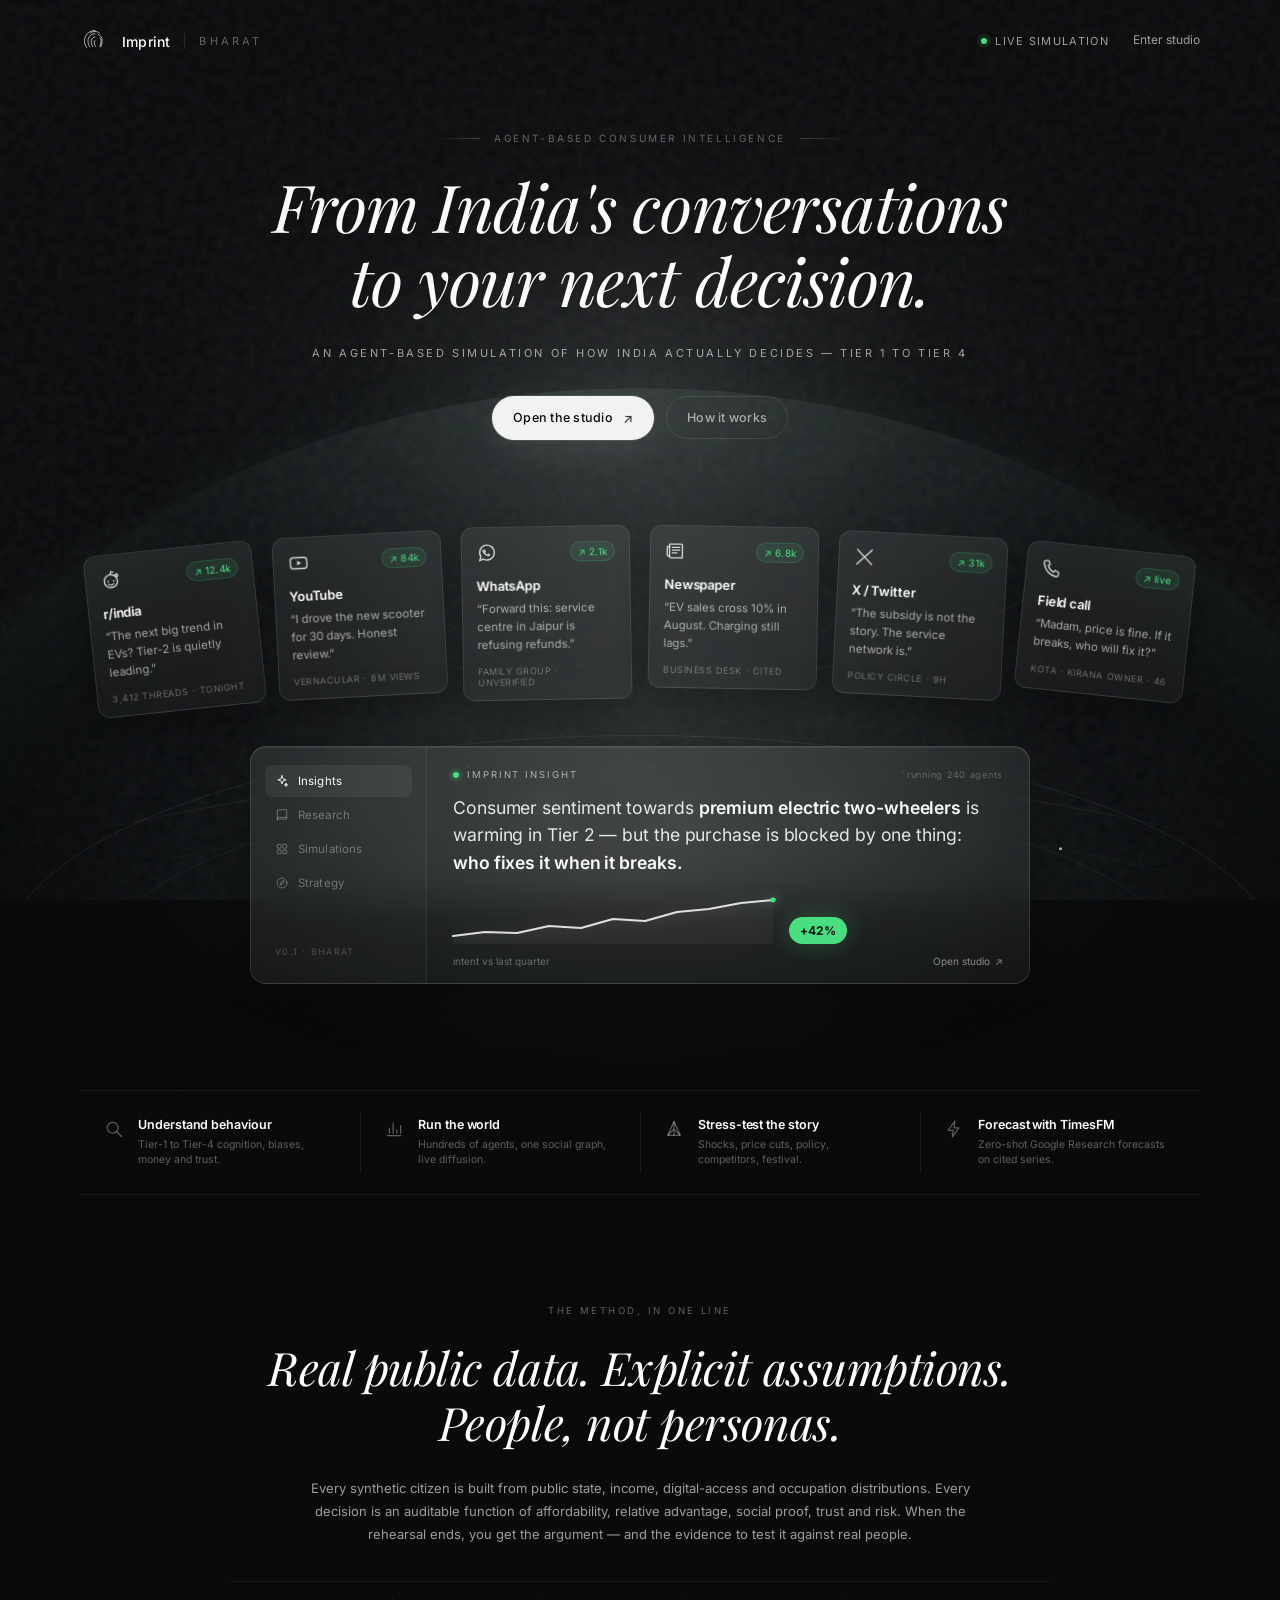
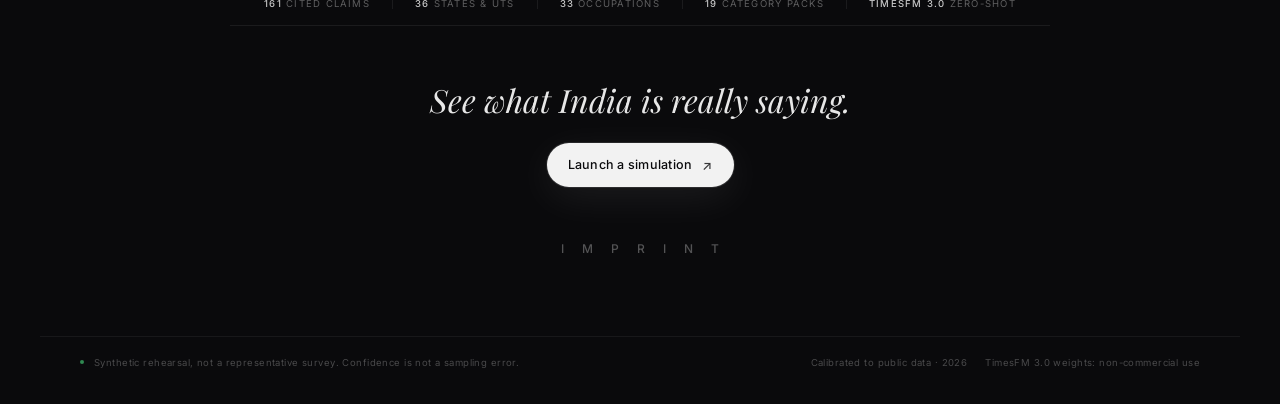
==== commit be80ec4f: "Restore original rich visual design with full component styles - Reverted to the warm house studio.c" ====
--- a/static/index.html
+++ b/static/index.html
@@ -5,7 +5,6 @@
 <meta name="viewport" content="width=device-width, initial-scale=1" />
 <title>Imprint Bharat — Consumer intelligence for the other 1.4 billion</title>
 <meta name="description" content="An agent-based rehearsal of how India actually decides. Tier 1 to Tier 4, synthetic citizens, real public data, TimesFM forecasts." />
-<link rel="stylesheet" href="/static/css/theme.css" />
 <link rel="stylesheet" href="/static/css/landing.css" />
 <link rel="icon" href="data:image/svg+xml,%3Csvg xmlns='http://www.w3.org/2000/svg' viewBox='0 0 64 64'%3E%3Crect width='64' height='64' rx='14' fill='%230A0A0C'/%3E%3Cg fill='none' stroke='white' stroke-width='2' stroke-linecap='round'%3E%3Cpath d='M32 10c-12 0-21 9-21 21 0 6 2 10 5 14'/%3E%3Cpath d='M32 17c-8 0-14 6-14 14 0 5 1 9 4 13'/%3E%3Cpath d='M32 24c-4 0-7 3-7 7 0 5 1 8 3 12'/%3E%3Cpath d='M32 31c-1 0-1 1-1 2 0 4 1 7 3 10'/%3E%3Cpath d='M38 18c5 2 8 7 8 13 0 5-1 9-3 13'/%3E%3Cpath d='M42 26c2 2 2 5 2 8 0 4-1 7-2 10'/%3E%3C/g%3E%3C/svg%3E" />
 </head>
--- a/static/css/landing.css
+++ b/static/css/landing.css
@@ -1,4 +1,37 @@
-/* Landing — layout and page-specific styles (tokens live in theme.css) */
+@font-face{font-family:'Inter';src:url('/static/fonts/Inter-300-normal.ttf') format('truetype');font-weight:300;font-style:normal;font-display:swap}
+@font-face{font-family:'Inter';src:url('/static/fonts/Inter-400-normal.ttf') format('truetype');font-weight:400;font-style:normal;font-display:swap}
+@font-face{font-family:'Inter';src:url('/static/fonts/Inter-500-normal.ttf') format('truetype');font-weight:500;font-style:normal;font-display:swap}
+@font-face{font-family:'Inter';src:url('/static/fonts/Inter-600-normal.ttf') format('truetype');font-weight:600;font-style:normal;font-display:swap}
+@font-face{font-family:'Inter';src:url('/static/fonts/Inter-700-normal.ttf') format('truetype');font-weight:700;font-style:normal;font-display:swap}
+@font-face{font-family:'Playfair Display';src:url('/static/fonts/PlayfairDisplay-400-italic.ttf') format('truetype');font-weight:400;font-style:italic;font-display:swap}
+@font-face{font-family:'Playfair Display';src:url('/static/fonts/PlayfairDisplay-500-italic.ttf') format('truetype');font-weight:500;font-style:italic;font-display:swap}
+@font-face{font-family:'Cormorant Garamond';src:url('/static/fonts/CormorantGaramond-400-italic.ttf') format('truetype');font-weight:400;font-style:italic;font-display:swap}
+
+:root{
+  --bg:#0A0A0C;
+  --card:rgba(255,255,255,.05);
+  --card-bright:rgba(255,255,255,.07);
+  --border:rgba(255,255,255,.10);
+  --border-bright:rgba(255,255,255,.18);
+  --text:#fff;
+  --text2:rgba(255,255,255,.60);
+  --muted:rgba(255,255,255,.35);
+  --green:#4ADE80;
+  --green-soft:rgba(74,222,128,.14);
+  --serif:'Playfair Display','Cormorant Garamond',Georgia,serif;
+  --sans:'Inter',-apple-system,BlinkMacSystemFont,'Segoe UI',sans-serif;
+  --max:1200px;
+}
+*{box-sizing:border-box}
+html{scroll-behavior:smooth}
+body{
+  margin:0;background:var(--bg);color:var(--text);font-family:var(--sans);
+  -webkit-font-smoothing:antialiased;text-rendering:optimizeLegibility;
+  overflow-x:hidden;min-height:100vh;
+}
+a{color:inherit;text-decoration:none}
+p{margin:0}
+::selection{background:rgba(74,222,128,.25);color:#fff}
 .ambient{position:fixed;inset:0;pointer-events:none;z-index:0;overflow:hidden}
 .ambient__glow{
   position:absolute;left:50%;top:44%;width:1000px;height:780px;transform:translate(-50%,-50%);
@@ -33,20 +66,25 @@
 @keyframes dash{to{stroke-dashoffset:-100}}
 .globe__pulses .pulse{transform-origin:center;animation:pulse 5s ease-out infinite}
 .globe__pulses .p2{animation-delay:1.6s}.globe__pulses .p3{animation-delay:3.1s}
-@keyframes pulse{0%{opacity:0;transform:scale(.4)}20%{opacity:.8}100%{opacity:0;transform:scale(3.4)}}
-
-.topbar{position:relative;z-index:10;max-width:1200px;margin:0 auto;padding:26px 40px 0;display:flex;align-items:center;justify-content:space-between}
-.brand{display:flex;align-items:center;gap:12px}
+@keyframes pulse{0%{opacity:.0;transform:scale(.4)}20%{opacity:.8}100%{opacity:0;transform:scale(3.4)}}
+
+.topbar{
+  position:relative;z-index:10;max-width:var(--max);margin:0 auto;padding:26px 40px 0;
+  display:flex;align-items:center;justify-content:space-between;
+}
+.brand{display:flex;align-items:center;gap:12px;color:#fff}
 .fingerprint{width:30px;height:30px;opacity:.95}
 .wordmark{font-size:14px;font-weight:500;letter-spacing:.015em}
 .brand__divider{width:1px;height:16px;background:var(--border);margin:0 2px}
 .brand__product{font-size:11px;letter-spacing:.28em;text-transform:uppercase;color:var(--muted)}
 .topnav{display:flex;align-items:center;gap:24px}
 .live{display:inline-flex;align-items:center;gap:8px;font-size:11px;letter-spacing:.12em;text-transform:uppercase;color:var(--text2)}
+.dot{width:6px;height:6px;border-radius:50%;background:var(--green);box-shadow:0 0 0 4px rgba(74,222,128,.10);animation:blink 2.6s ease-in-out infinite;display:inline-block}
+@keyframes blink{0%,100%{opacity:1;box-shadow:0 0 0 4px rgba(74,222,128,.10)}50%{opacity:.45;box-shadow:0 0 0 7px rgba(74,222,128,.03)}}
 .topnav__link{font-size:12px;color:var(--text2);border-bottom:1px solid transparent;padding-bottom:2px;transition:.25s}
 .topnav__link:hover{color:#fff;border-color:rgba(255,255,255,.4)}
 
-.page{position:relative;z-index:5;max-width:1200px;margin:0 auto;padding:0 40px}
+.page{position:relative;z-index:5;max-width:var(--max);margin:0 auto;padding:0 40px}
 
 .hero{padding:76px 0 40px;text-align:center;display:flex;flex-direction:column;align-items:center}
 .kicker{display:flex;align-items:center;gap:14px;font-size:10px;letter-spacing:.26em;text-transform:uppercase;color:var(--muted);margin-bottom:26px}
@@ -60,6 +98,13 @@
 .hero__title em{font-style:italic;color:#fff}
 .hero__sub{margin-top:24px;font-size:11px;letter-spacing:.235em;text-transform:uppercase;color:var(--text2);font-weight:400;max-width:760px;line-height:2}
 .hero__actions{display:flex;gap:12px;margin-top:32px;align-items:center}
+.btn{display:inline-flex;align-items:center;gap:10px;font-size:12.5px;font-weight:500;letter-spacing:.02em;padding:13px 20px;border-radius:999px;transition:.25s ease;border:1px solid transparent}
+.btn span{font-size:13px;opacity:.8;transition:transform .25s}
+.btn:hover span{transform:translate(2px,-2px)}
+.btn--primary{background:#f2f2f2;color:#0a0a0c;box-shadow:0 0 0 1px rgba(255,255,255,.1),0 10px 40px rgba(255,255,255,.08)}
+.btn--primary:hover{background:#fff;transform:translateY(-1px);box-shadow:0 0 0 1px rgba(255,255,255,.2),0 16px 60px rgba(255,255,255,.14)}
+.btn--ghost{color:var(--text2);border-color:var(--border)}
+.btn--ghost:hover{color:#fff;border-color:var(--border-bright);background:rgba(255,255,255,.03)}
 
 .composition{position:relative;padding-top:34px;padding-bottom:36px}
 .wires{position:absolute;left:0;right:0;top:0;width:100%;height:420px;z-index:0;pointer-events:none}
@@ -71,7 +116,7 @@
   transform:rotate(var(--rot)) translateY(var(--lift));transition:all .3s cubic-bezier(.2,.8,.2,1);
   box-shadow:0 16px 40px rgba(0,0,0,.28);
 }
-.source-card:hover{transform:rotate(0) translateY(calc(var(--lift) - 6px)) scale(1.035);border-color:var(--border-strong);box-shadow:0 26px 70px rgba(0,0,0,.45),0 0 24px rgba(255,255,255,.05);z-index:4}
+.source-card:hover{transform:rotate(0) translateY(calc(var(--lift) - 6px)) scale(1.035);border-color:var(--border-bright);box-shadow:0 26px 70px rgba(0,0,0,.45),0 0 24px rgba(255,255,255,.05);z-index:4}
 .source-card__top{display:flex;align-items:center;justify-content:space-between;margin-bottom:14px}
 .source-icon{width:22px;height:22px;color:rgba(255,255,255,.78);display:inline-flex}
 .source-icon svg{width:22px;height:22px}
@@ -113,9 +158,12 @@
 .insight:hover .insight__cta{color:#fff}
 .insight__cta b{font-weight:400}
 
-.features{display:grid;grid-template-columns:repeat(4,1fr);margin:70px auto 0;border-top:1px solid var(--border);border-bottom:1px solid var(--border)}
+.features{
+  display:grid;grid-template-columns:repeat(4,1fr);margin:70px auto 0;border-top:1px solid rgba(255,255,255,.07);
+  border-bottom:1px solid rgba(255,255,255,.07);
+}
 .feature{display:flex;gap:14px;align-items:flex-start;padding:26px 24px;position:relative}
-.feature + .feature::before{content:"";position:absolute;left:0;top:22px;bottom:22px;width:1px;background:var(--border)}
+.feature + .feature::before{content:"";position:absolute;left:0;top:22px;bottom:22px;width:1px;background:rgba(255,255,255,.07)}
 .feature__icon{width:20px;height:20px;color:rgba(255,255,255,.8);flex:0 0 auto;margin-top:2px}
 .feature__icon svg{width:20px;height:20px}
 .feature b{display:block;font-size:12.5px;font-weight:600;margin-bottom:5px;letter-spacing:-.005em}
@@ -126,15 +174,15 @@
 .closing__title{font-family:var(--serif);font-style:italic;font-weight:400;font-size:clamp(30px,3.7vw,46px);line-height:1.2;margin:0;letter-spacing:-.01em}
 .closing__title em{color:#fff}
 .closing__copy{max-width:680px;margin:26px auto 0;font-size:13px;line-height:1.8;color:var(--text2)}
-.closing__meta{display:flex;justify-content:center;flex-wrap:wrap;gap:10px 0;margin:34px auto 0;max-width:820px;border-top:1px solid var(--border);border-bottom:1px solid var(--border);padding:16px 0}
-.closing__meta span{font-size:9.5px;letter-spacing:.13em;text-transform:uppercase;color:var(--muted);padding:0 22px;border-right:1px solid var(--border)}
+.closing__meta{display:flex;justify-content:center;flex-wrap:wrap;gap:10px 0;margin:34px auto 0;max-width:820px;border-top:1px solid rgba(255,255,255,.07);border-bottom:1px solid rgba(255,255,255,.07);padding:16px 0}
+.closing__meta span{font-size:9.5px;letter-spacing:.13em;text-transform:uppercase;color:var(--muted);padding:0 22px;border-right:1px solid rgba(255,255,255,.07)}
 .closing__meta span:last-child{border-right:none}
 .closing__meta b{color:rgba(255,255,255,.78);font-weight:500}
 .closing__cta{margin-top:52px;display:flex;flex-direction:column;align-items:center;gap:22px}
 .tagline{font-family:var(--serif);font-style:italic;font-size:clamp(24px,2.6vw,32px);color:rgba(255,255,255,.9)}
 .stacked-wordmark{margin-top:54px;font-size:12px;letter-spacing:.62em;color:rgba(255,255,255,.30);font-weight:500;text-indent:.62em}
 
-.footer{position:relative;z-index:5;max-width:1200px;margin:0 auto;padding:20px 40px 36px;display:flex;justify-content:space-between;gap:20px;border-top:1px solid var(--border)}
+.footer{position:relative;z-index:5;max-width:var(--max);margin:0 auto;padding:20px 40px 36px;display:flex;justify-content:space-between;gap:20px;border-top:1px solid rgba(255,255,255,.06)}
 .footer__left,.footer__right{font-size:9.5px;letter-spacing:.045em;color:rgba(255,255,255,.26);display:flex;align-items:center;gap:10px}
 .footer__right{gap:18px;text-align:right}
 .footer .dot{width:4px;height:4px;box-shadow:none;animation:none;background:rgba(74,222,128,.6)}
@@ -159,7 +207,7 @@
   .feature{padding:20px 16px}
   .feature + .feature::before{display:none}
   .feature:nth-child(2n)::before{display:block}
-  .feature:nth-child(3)::before,.feature:nth-child(4)::before{top:0;bottom:auto;left:16px;right:16px;width:auto;height:1px;background:var(--border)}
+  .feature:nth-child(3)::before,.feature:nth-child(4)::before{top:0;bottom:auto;left:16px;right:16px;width:auto;height:1px;background:rgba(255,255,255,.07)}
   .feature:nth-child(3)::before{top:-1px}
   .hero{padding-top:54px}
   .closing{padding:76px 0 60px}
